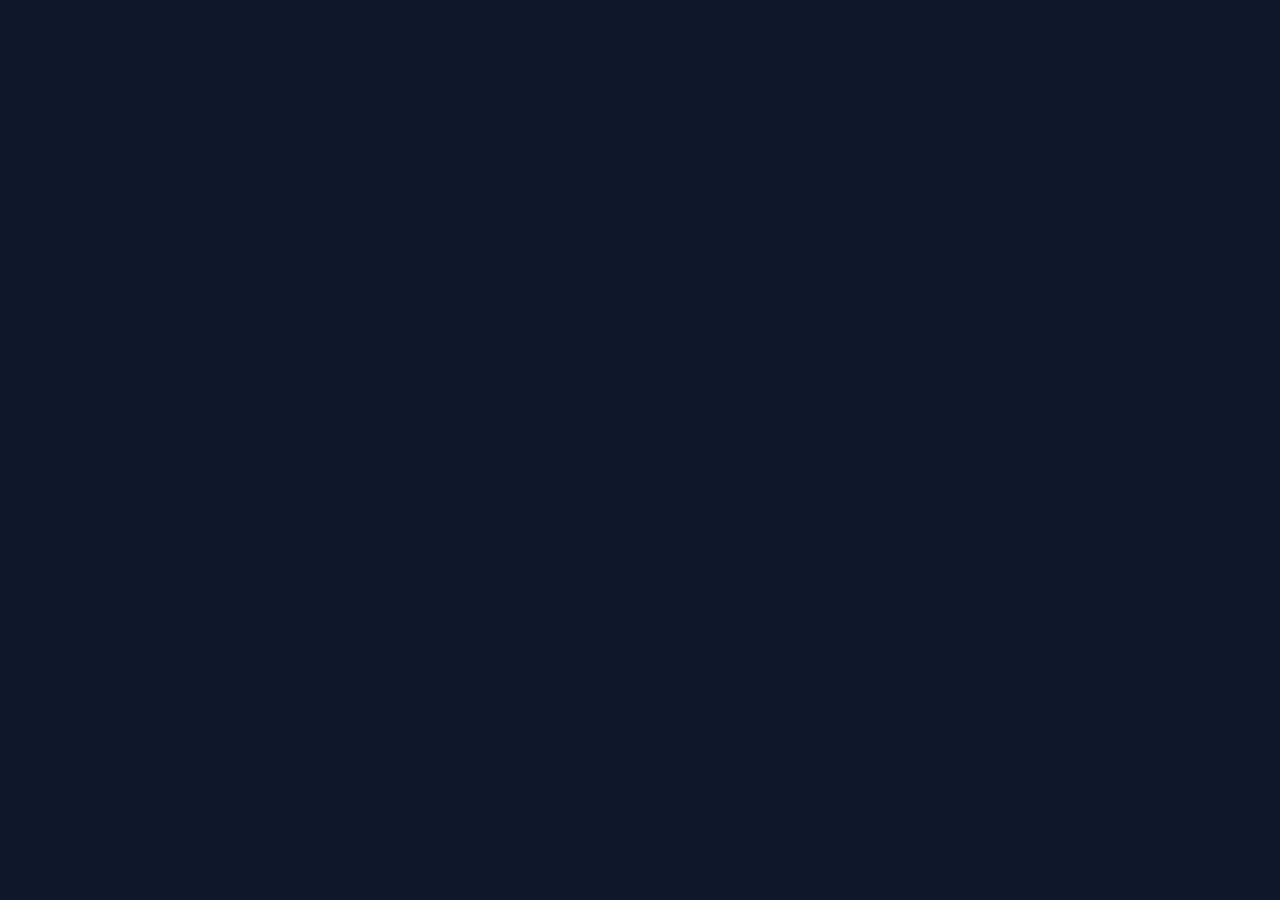
==== Tribute-Page/index.html @ 4647e1c4 "Initialize tribute page project structure" ====
<!DOCTYPE html>
<html lang="en">
<head>
    <meta charset="UTF-8">
    <meta name="viewport" content="width=device-width, initial-scale=1.0">
    <title>Tribute Page - APJ Abdul Kalam</title>
    <link rel="stylesheet" href="style.css">
</head>
<body>

</body>
</html>
---- Tribute-Page/style.css ----
*{
    margin: 0;
    padding: 0;
    box-sizing: border-box;
}

body{
    font-family: Arial, sans-serif;
    background-color: #0f172a;
    color: white;
}
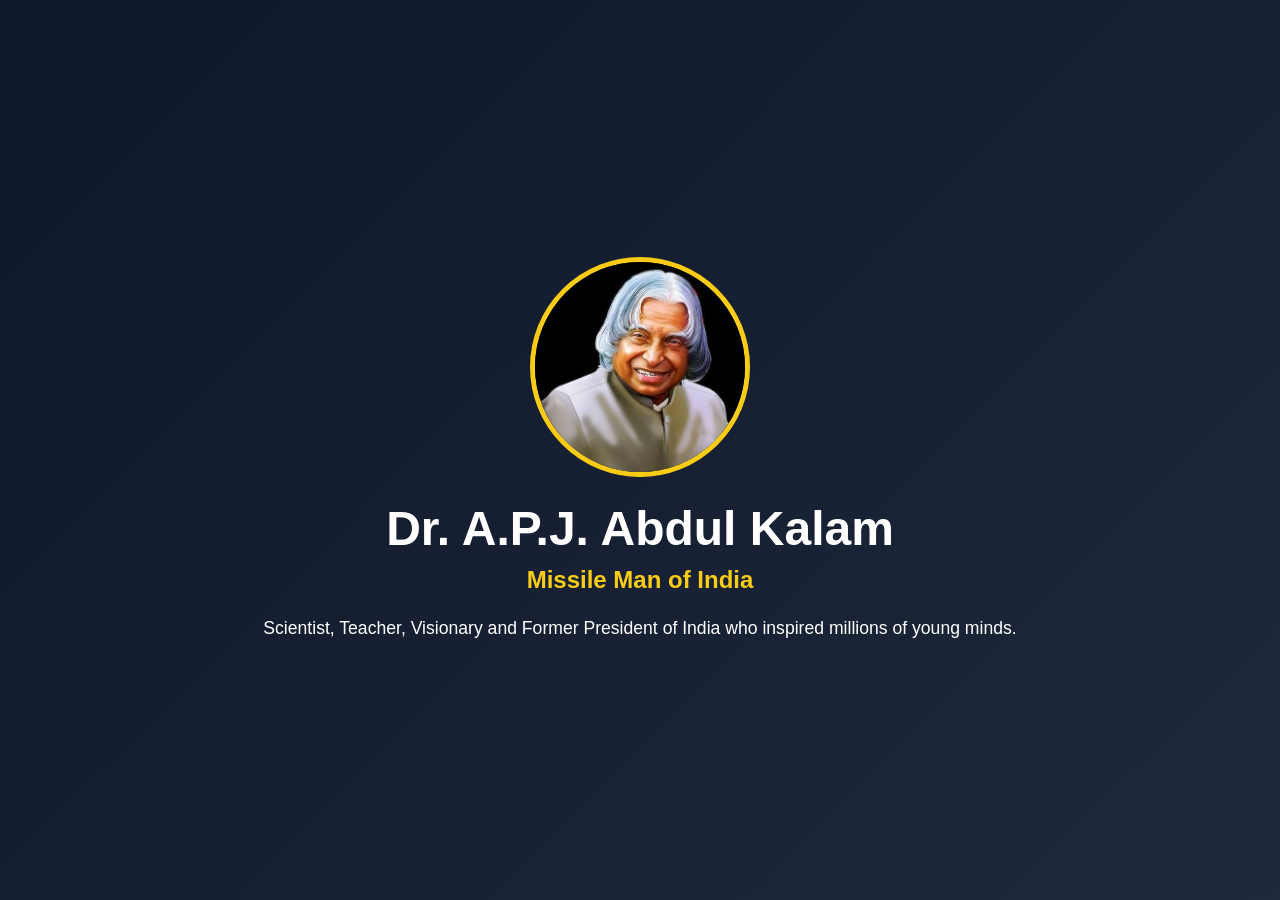
==== commit 120405ae: "Add hero section for tribute page" ====
--- a/Tribute-Page/index.html
+++ b/Tribute-Page/index.html
@@ -7,6 +7,20 @@
     <link rel="stylesheet" href="style.css">
 </head>
 <body>
+<section class="hero">
+    <div class="hero-content">
 
+        <img src="images/kalam.jpeg" alt="APJ Abdul Kalam" class="hero-image">
+
+        <h1>Dr. A.P.J. Abdul Kalam</h1>
+
+        <h2>Missile Man of India</h2>
+
+        <p>
+            Scientist, Teacher, Visionary and Former President of India who inspired millions of young minds.
+        </p>
+
+    </div>
+</section>
 </body>
 </html>
--- a/Tribute-Page/style.css
+++ b/Tribute-Page/style.css
@@ -8,4 +8,42 @@
     font-family: Arial, sans-serif;
     background-color: #0f172a;
     color: white;
+}
+
+.hero{
+    min-height: 100vh;
+    display: flex;
+    justify-content: center;
+    align-items: center;
+    text-align: center;
+    padding: 40px;
+    background: linear-gradient(135deg,#0f172a,#1e293b);
+}
+
+.hero-content{
+    max-width: 800px;
+}
+
+.hero-image{
+    width: 220px;
+    height: 220px;
+    object-fit: cover;
+    border-radius: 50%;
+    border: 5px solid #facc15;
+    margin-bottom: 20px;
+}
+
+.hero h1{
+    font-size: 3rem;
+    margin-bottom: 10px;
+}
+
+.hero h2{
+    color: #facc15;
+    margin-bottom: 20px;
+}
+
+.hero p{
+    font-size: 1.1rem;
+    line-height: 1.7;
 }
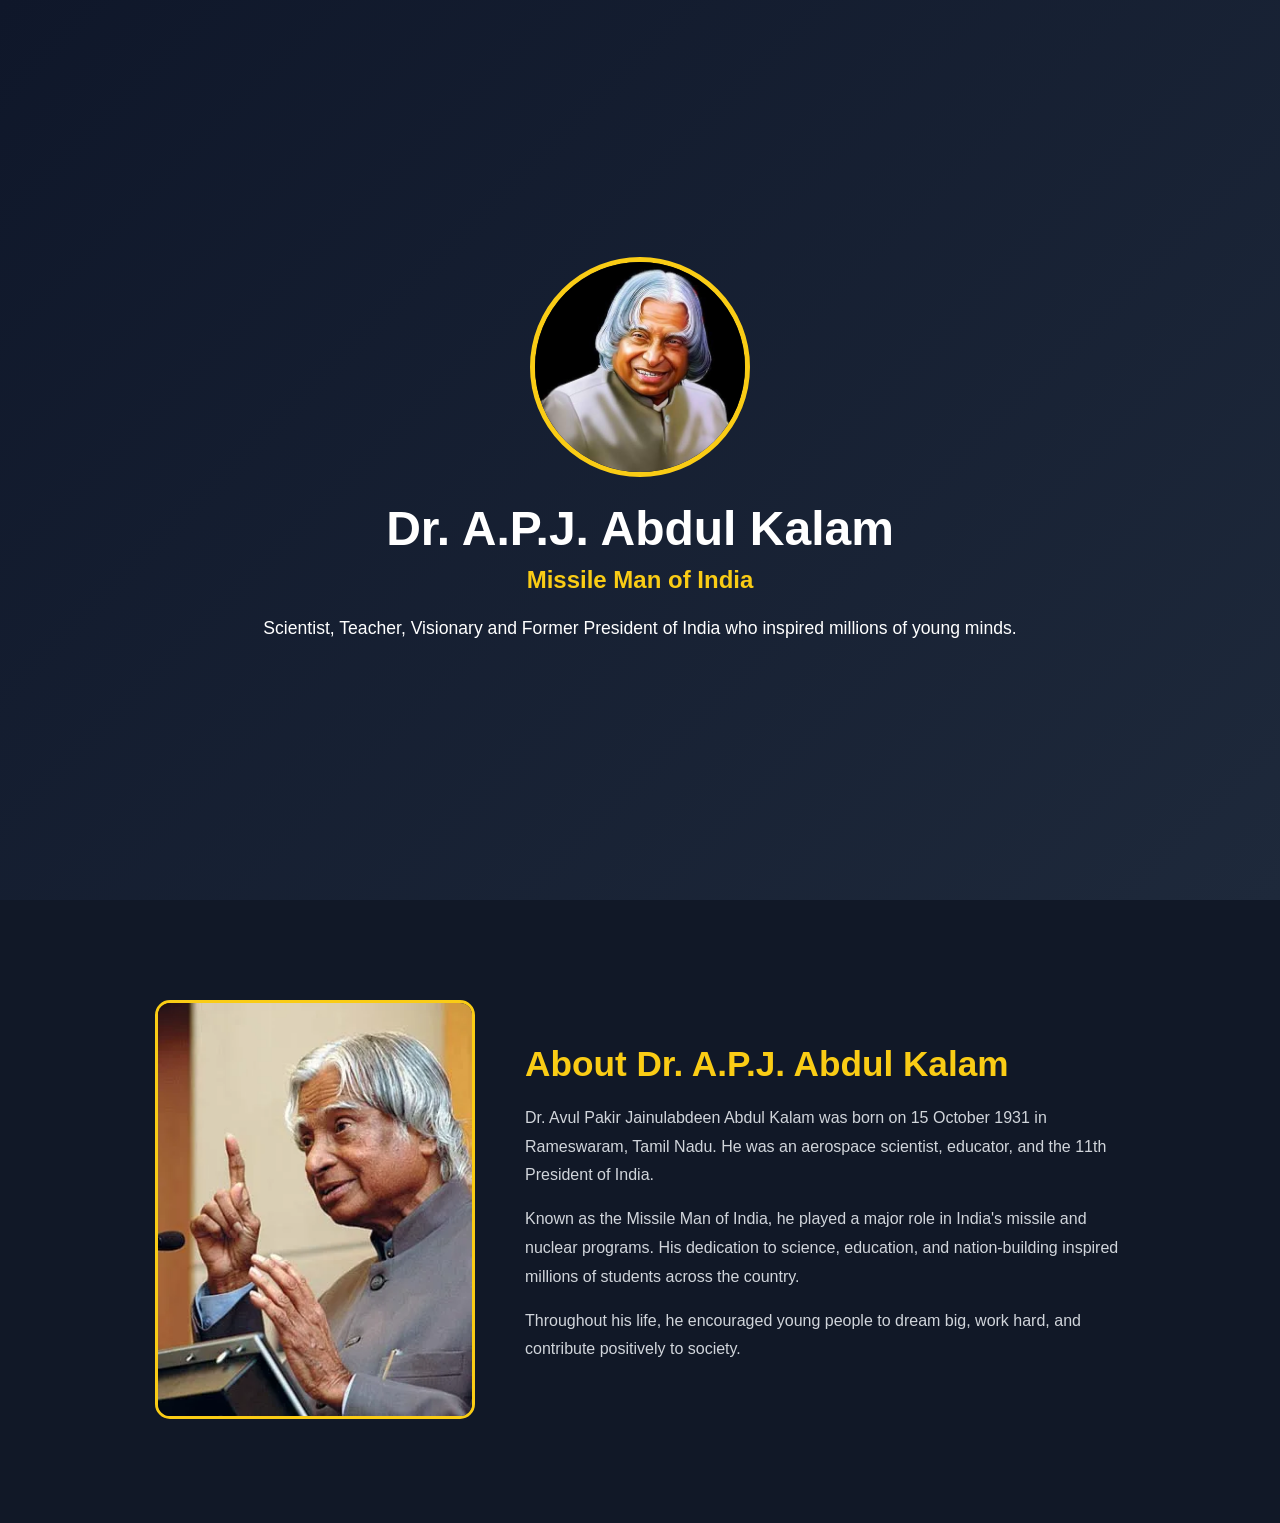
==== commit 2faba059: "Create biography section" ====
--- a/Tribute-Page/index.html
+++ b/Tribute-Page/index.html
@@ -22,5 +22,30 @@
 
     </div>
 </section>
+
+<section class="about">
+    <div class="about-container">
+        
+        <div class="about-image">
+            <img src="images/apj.webp" alt="APJ Abdul Kalam">
+        </div>
+
+        <div class="about-content">
+            <h2>About Dr. A.P.J. Abdul Kalam</h2>
+            <p>
+                Dr. Avul Pakir Jainulabdeen Abdul Kalam was born on 15 October 1931 in Rameswaram, Tamil Nadu. He was an aerospace scientist, educator, and the 11th President of India.
+            </p>
+
+            <p>
+                 Known as the Missile Man of India, he played a major role in India's missile and nuclear programs. His dedication to science, education, and nation-building inspired millions of students across the country.
+            </p>
+
+            <p>
+                Throughout his life, he encouraged young people to dream big, work hard, and contribute positively to society.
+            </p>
+
+        </div>
+    </div>
+</section>
 </body>
 </html>
--- a/Tribute-Page/style.css
+++ b/Tribute-Page/style.css
@@ -46,4 +46,39 @@
 .hero p{
     font-size: 1.1rem;
     line-height: 1.7;
+}
+
+.about{
+    padding: 100px 10%;
+    background-color: #111827;
+}
+
+.about-container{
+    display: flex;
+    align-items: center;
+    justify-content: center;
+    gap: 50px;
+    flex-wrap: wrap;
+}
+
+.about-image img{
+    width: 320px;
+    border-radius: 15px;
+    border: 3px solid #facc15;
+}
+
+.about-content{
+    max-width: 600px;
+}
+
+.about-content h2{
+    font-size: 2.2rem;
+    color: #facc15;
+    margin-bottom: 20px;
+}
+
+.about-content p{
+    margin-bottom: 15px;
+    line-height: 1.8;
+    color: #d1d5db;
 }
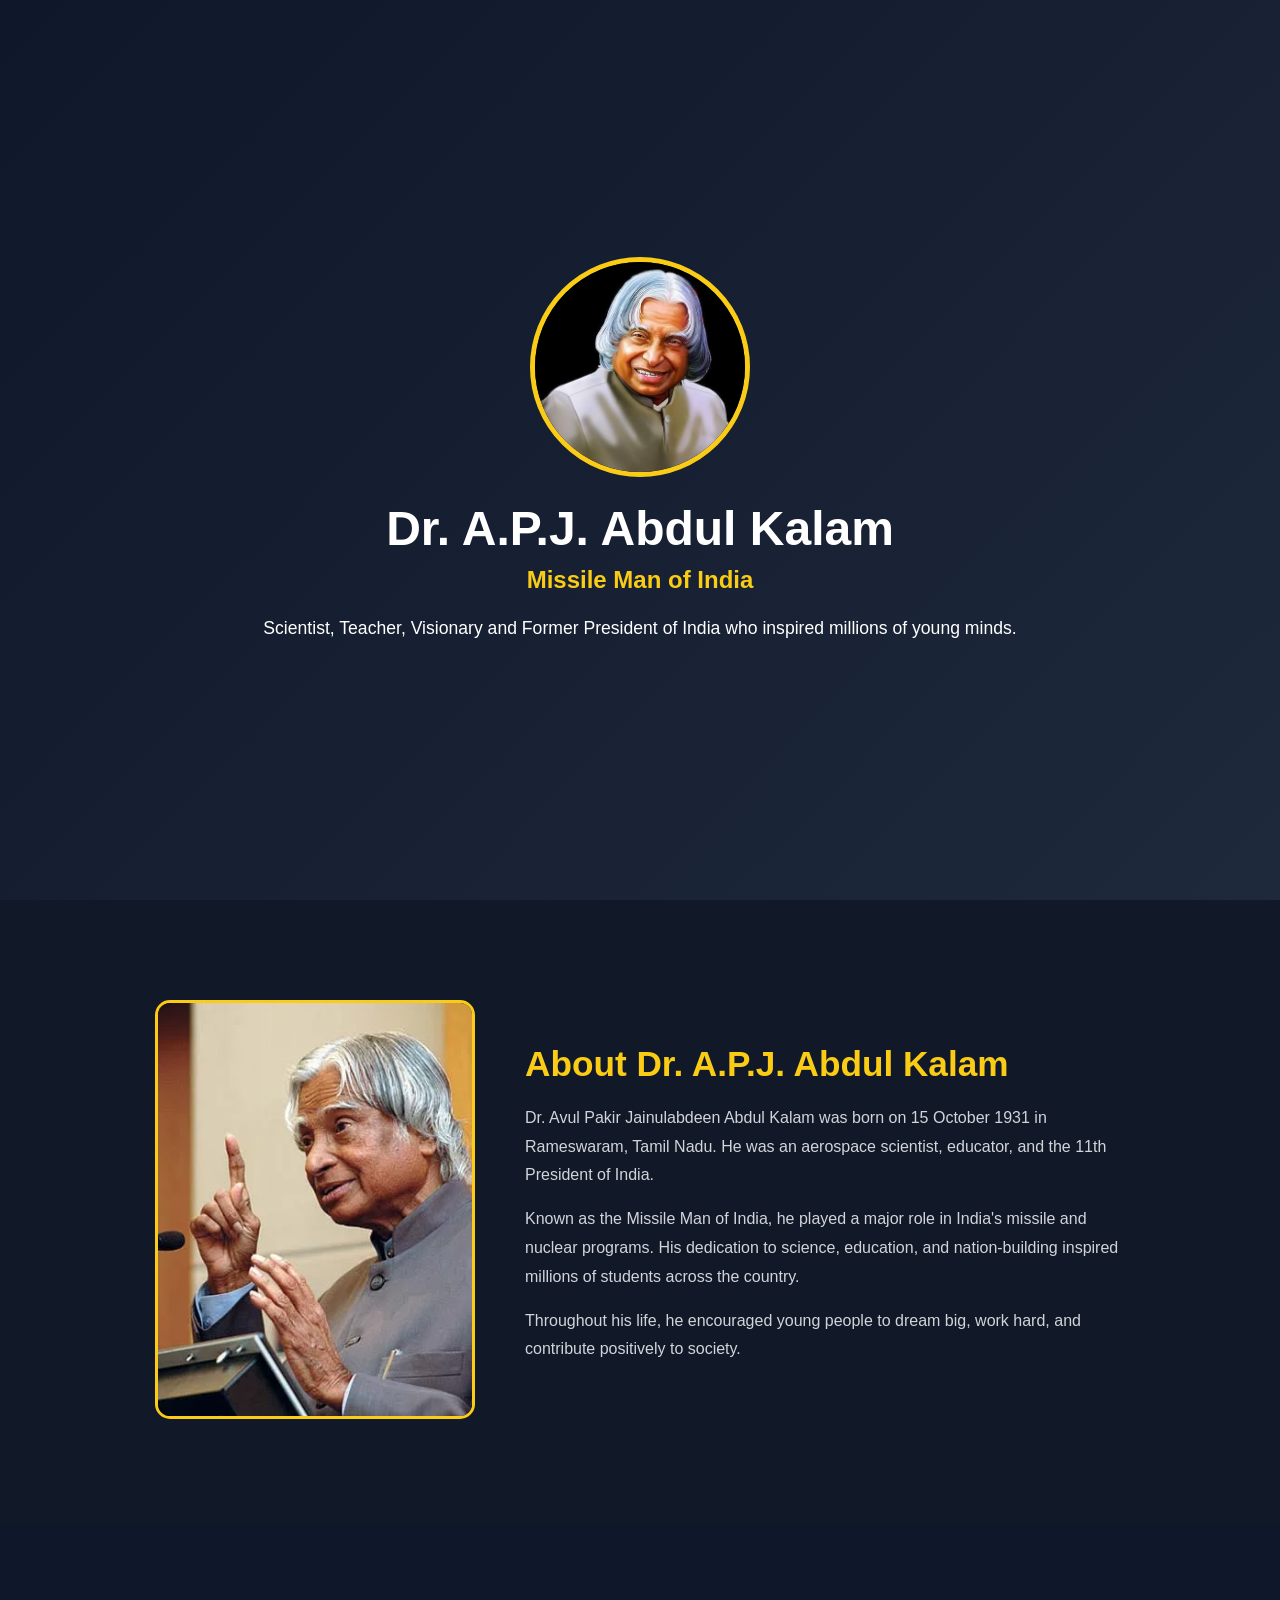
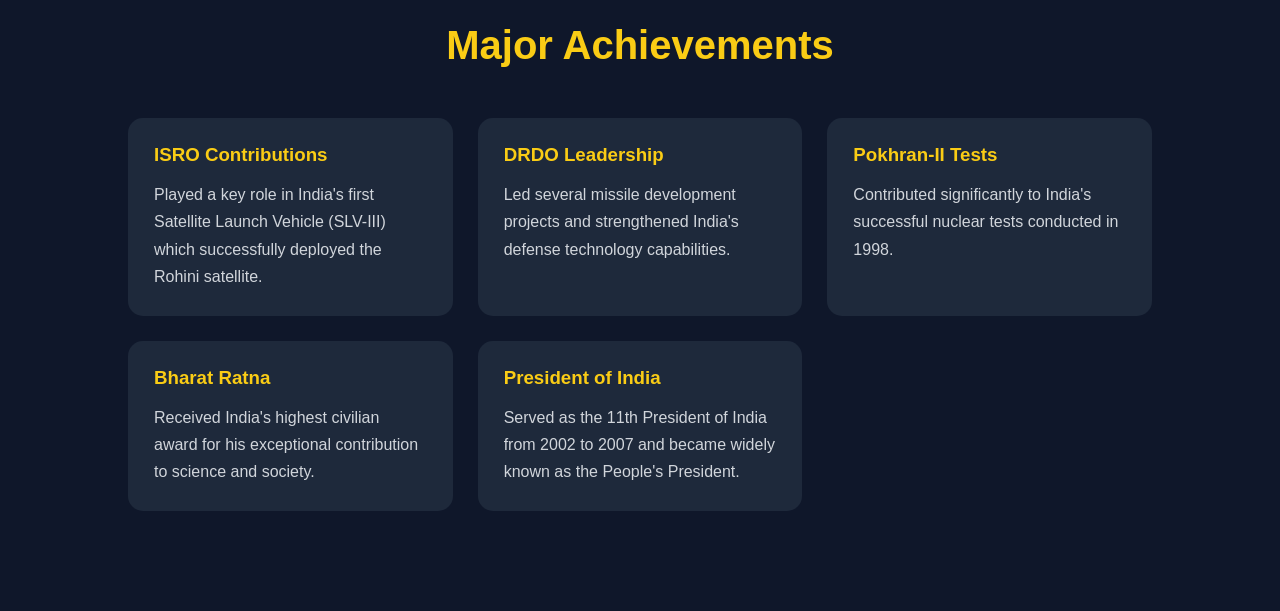
==== commit 539470bf: "Added achievements section to tribute page" ====
--- a/Tribute-Page/index.html
+++ b/Tribute-Page/index.html
@@ -47,5 +47,56 @@
         </div>
     </div>
 </section>
+
+<section class="achievements">
+
+    <h2 class="section-title">Major Achievements</h2>
+
+    <div class="achievement-grid">
+
+        <div class="achievement-card">
+            <h3>ISRO Contributions</h3>
+            <p>
+                Played a key role in India's first Satellite Launch Vehicle
+                (SLV-III) which successfully deployed the Rohini satellite.
+            </p>
+        </div>
+
+        <div class="achievement-card">
+            <h3>DRDO Leadership</h3>
+            <p>
+                Led several missile development projects and strengthened
+                India's defense technology capabilities.
+            </p>
+        </div>
+
+        <div class="achievement-card">
+            <h3>Pokhran-II Tests</h3>
+            <p>
+                Contributed significantly to India's successful nuclear tests
+                conducted in 1998.
+            </p>
+        </div>
+
+        <div class="achievement-card">
+            <h3>Bharat Ratna</h3>
+            <p>
+                Received India's highest civilian award for his exceptional
+                contribution to science and society.
+            </p>
+        </div>
+
+        <div class="achievement-card">
+            <h3>President of India</h3>
+            <p>
+                Served as the 11th President of India from 2002 to 2007 and
+                became widely known as the People's President.
+            </p>
+        </div>
+
+    </div>
+
+</section>
+
 </body>
 </html>
--- a/Tribute-Page/style.css
+++ b/Tribute-Page/style.css
@@ -81,4 +81,45 @@
     margin-bottom: 15px;
     line-height: 1.8;
     color: #d1d5db;
+}
+
+.achievements{
+    padding: 100px 10%;
+    background-color: #0f172a;
+}
+
+.section-title{
+    text-align: center;
+    font-size: 2.5rem;
+    color: #facc15;
+    margin-bottom: 50px;
+}
+
+.achievement-grid{
+    display: grid;
+    grid-template-columns: repeat(auto-fit,minmax(250px,1fr));
+    gap: 25px;
+}
+
+.achievement-card{
+    background-color: #1e293b;
+    padding: 25px;
+    border-radius: 15px;
+    transition: 0.3s;
+    border: 1px solid transparent;
+}
+
+.achievement-card:hover{
+    transform: translateY(-8px);
+    border-color: #facc15;
+}
+
+.achievement-card h3{
+    color: #facc15;
+    margin-bottom: 15px;
+}
+
+.achievement-card p{
+    color: #d1d5db;
+    line-height: 1.7;
 }
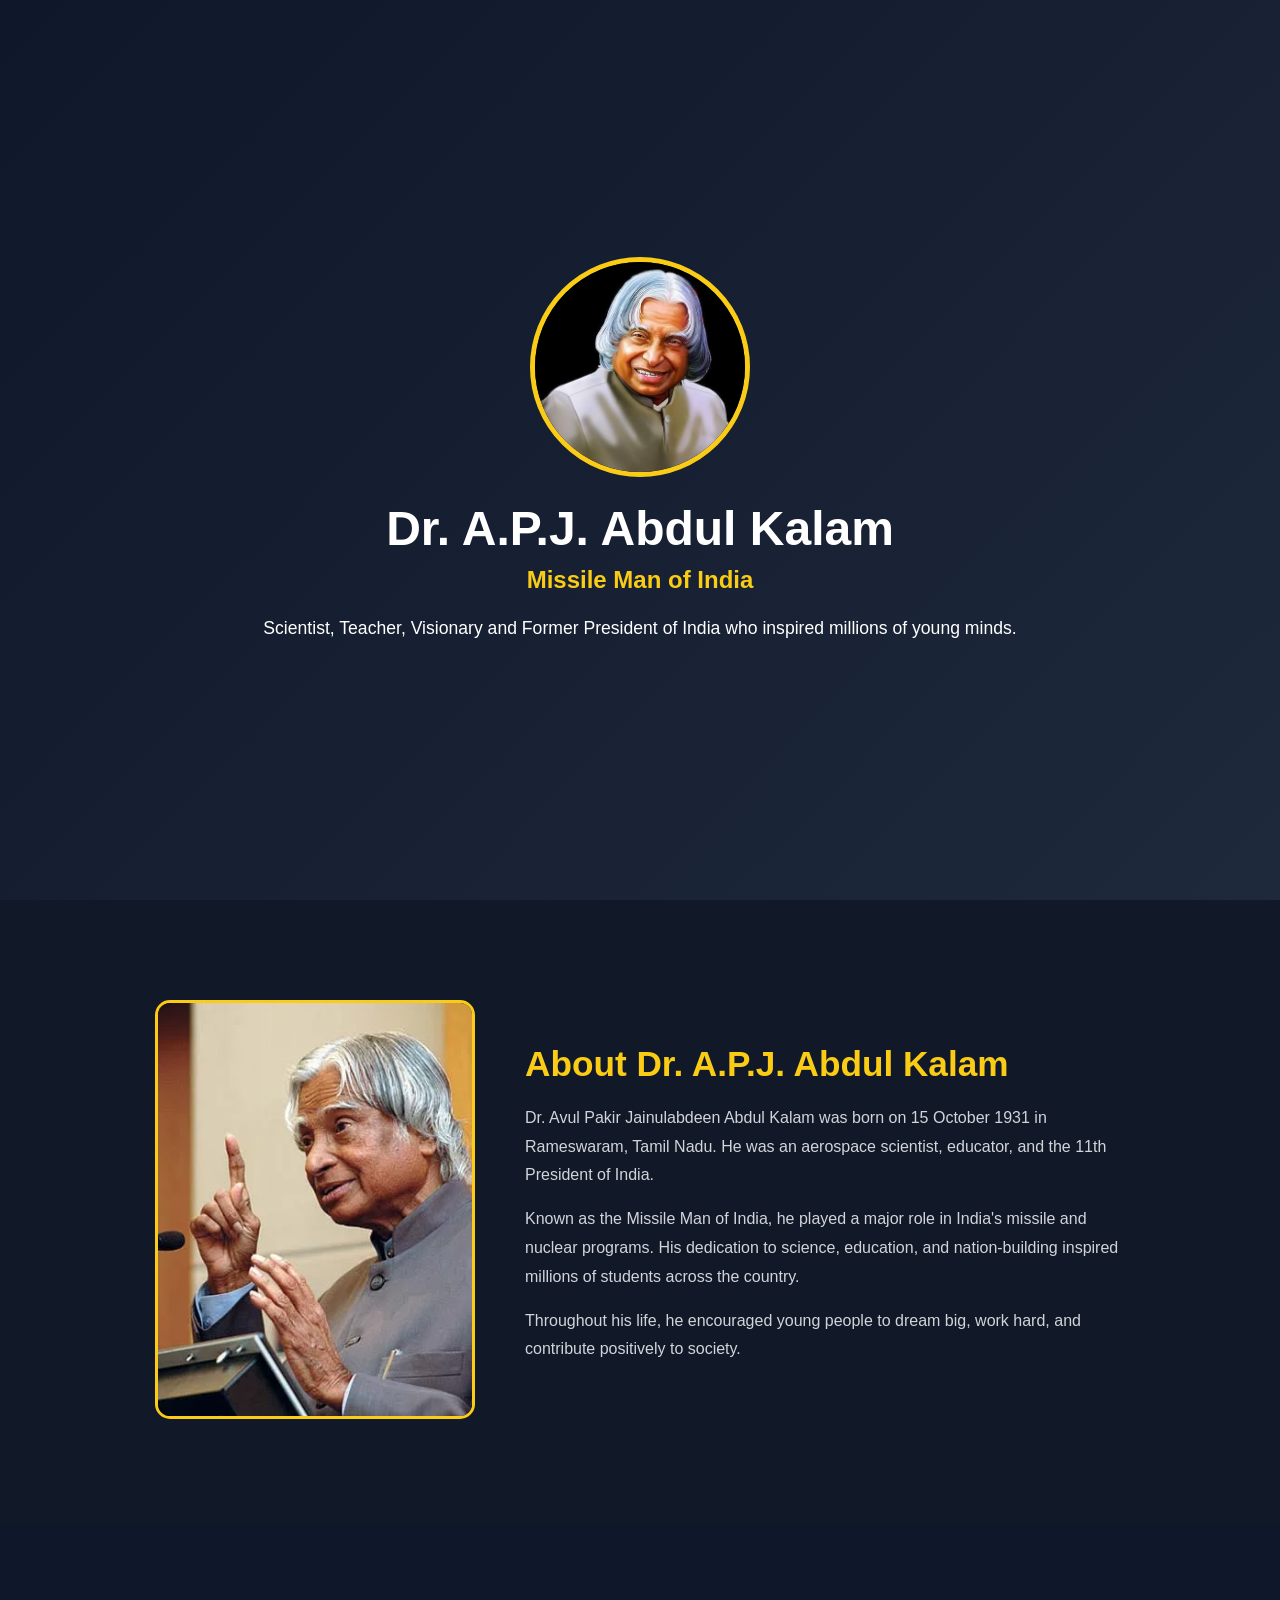
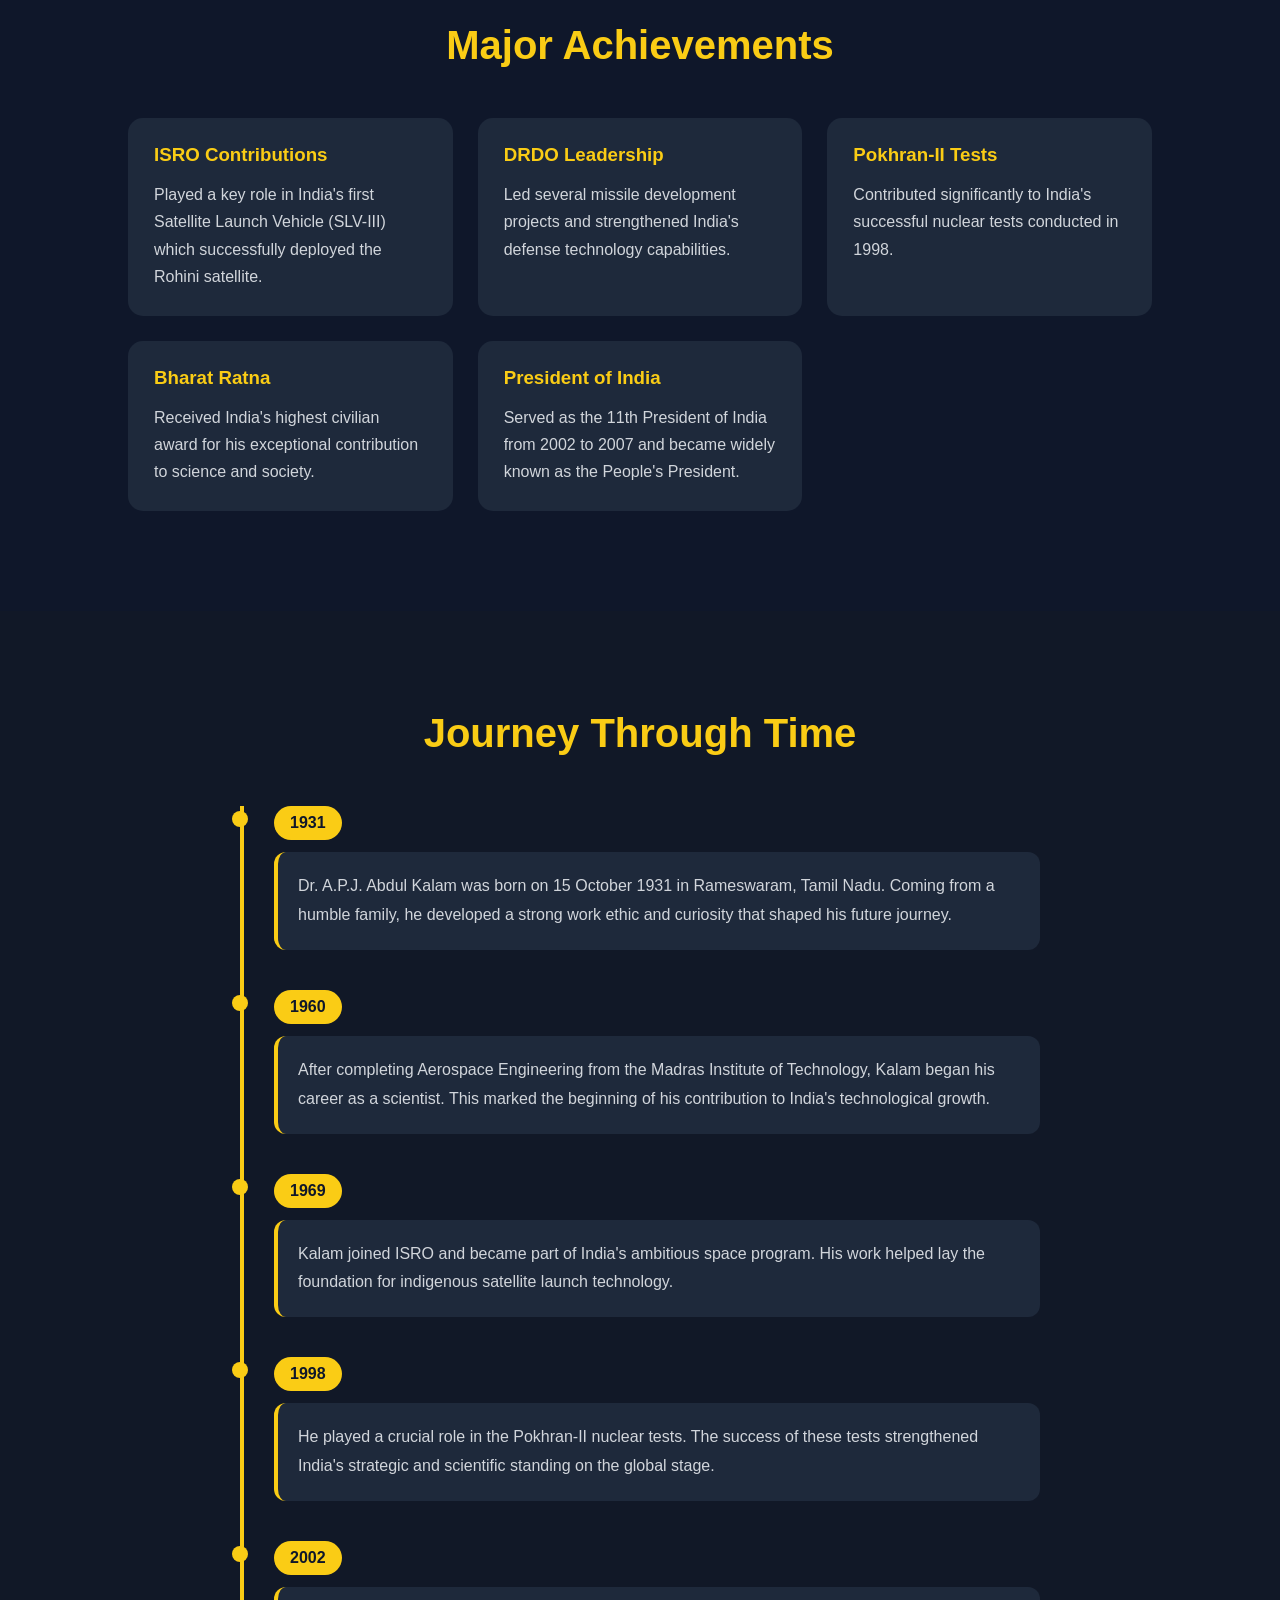
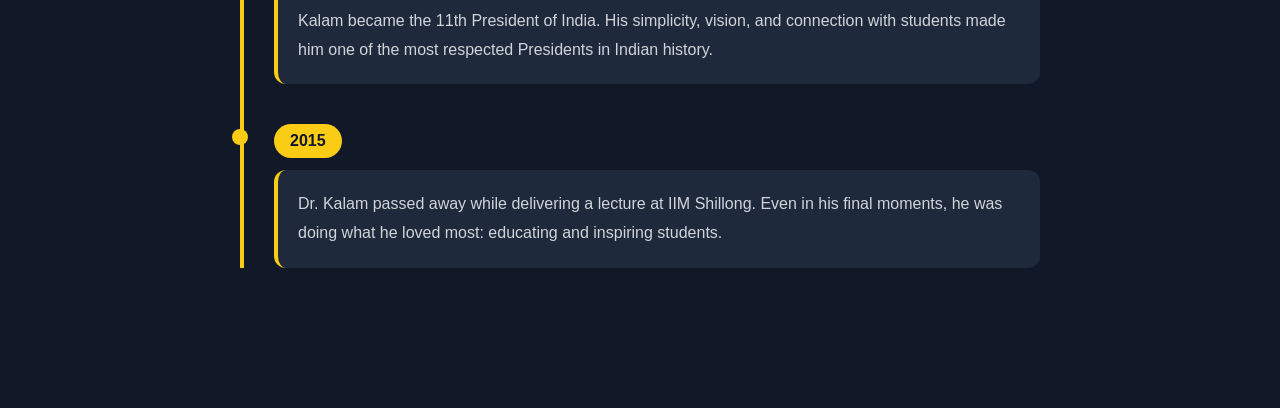
==== commit 14cc9604: "Timeleine added into the tribute page" ====
--- a/Tribute-Page/index.html
+++ b/Tribute-Page/index.html
@@ -98,5 +98,57 @@
 
 </section>
 
+<section class="timeline">
+
+    <h2 class="section-title">Journey Through Time</h2>
+
+    <div class="timeline-container">
+
+        <div class="timeline-item">
+            <div class="timeline-year">1931</div>
+            <div class="timeline-content">
+        Dr. A.P.J. Abdul Kalam was born on 15 October 1931 in Rameswaram, Tamil Nadu. Coming from a humble family, he developed a strong work ethic and curiosity that shaped his future journey.
+            </div>
+        </div>
+
+        <div class="timeline-item">
+            <div class="timeline-year">1960</div>
+            <div class="timeline-content">
+        After completing Aerospace Engineering from the Madras Institute of Technology, Kalam began his career as a scientist. This marked the beginning of his contribution to India's technological growth.
+            </div>
+        </div>
+
+        <div class="timeline-item">
+            <div class="timeline-year">1969</div>
+            <div class="timeline-content">
+        Kalam joined ISRO and became part of India's ambitious space program. His work helped lay the foundation for indigenous satellite launch technology.
+            </div>
+         </div>
+
+         <div class="timeline-item">
+            <div class="timeline-year">1998</div>
+            <div class="timeline-content">
+        He played a crucial role in the Pokhran-II nuclear tests. The success of these tests strengthened India's strategic and scientific standing on the global stage.
+            </div>
+        </div>
+
+        <div class="timeline-item">
+            <div class="timeline-year">2002</div>
+            <div class="timeline-content">
+        Kalam became the 11th President of India. His simplicity, vision, and connection with students made him one of the most respected Presidents in Indian history.
+            </div>
+        </div>
+
+        <div class="timeline-item">
+            <div class="timeline-year">2015</div>
+            <div class="timeline-content">
+        Dr. Kalam passed away while delivering a lecture at IIM Shillong. Even in his final moments, he was doing what he loved most: educating and inspiring students.
+            </div>
+        </div>
+
+
+    </div>
+</section>
+
 </body>
 </html>
--- a/Tribute-Page/style.css
+++ b/Tribute-Page/style.css
@@ -122,4 +122,56 @@
 .achievement-card p{
     color: #d1d5db;
     line-height: 1.7;
+}
+
+.timeline{
+    padding: 100px 10%;
+    background-color: #111827;
+}
+
+.timeline-container{
+    max-width: 800px;
+    margin: auto;
+    border-left: 4px solid #facc15;
+    padding-left: 30px;
+}
+
+.timeline-item{
+    position: relative;
+    margin-bottom: 40px;
+}
+
+.timeline-item::before{
+    content: "";
+    position: absolute;
+    left: -42px;
+    top: 5px;
+    width: 16px;
+    height: 16px;
+    background-color:#facc15;
+    border-radius: 50%;
+}
+
+.timeline-year{
+    display:inline-block;
+    background:#facc15;
+    color:#0f172a;
+    padding:8px 16px;
+    border-radius:20px;
+    font-weight:bold;
+    margin-bottom:12px;
+}
+
+.timeline-content{
+    background:#1e293b;
+    padding:20px;
+    border-radius:12px;
+    border-left:4px solid #facc15;
+    line-height:1.8;
+    color:#d1d5db;
+    transition:0.3s;
+}
+
+.timeline-content:hover{
+    transform:translateX(8px);
 }
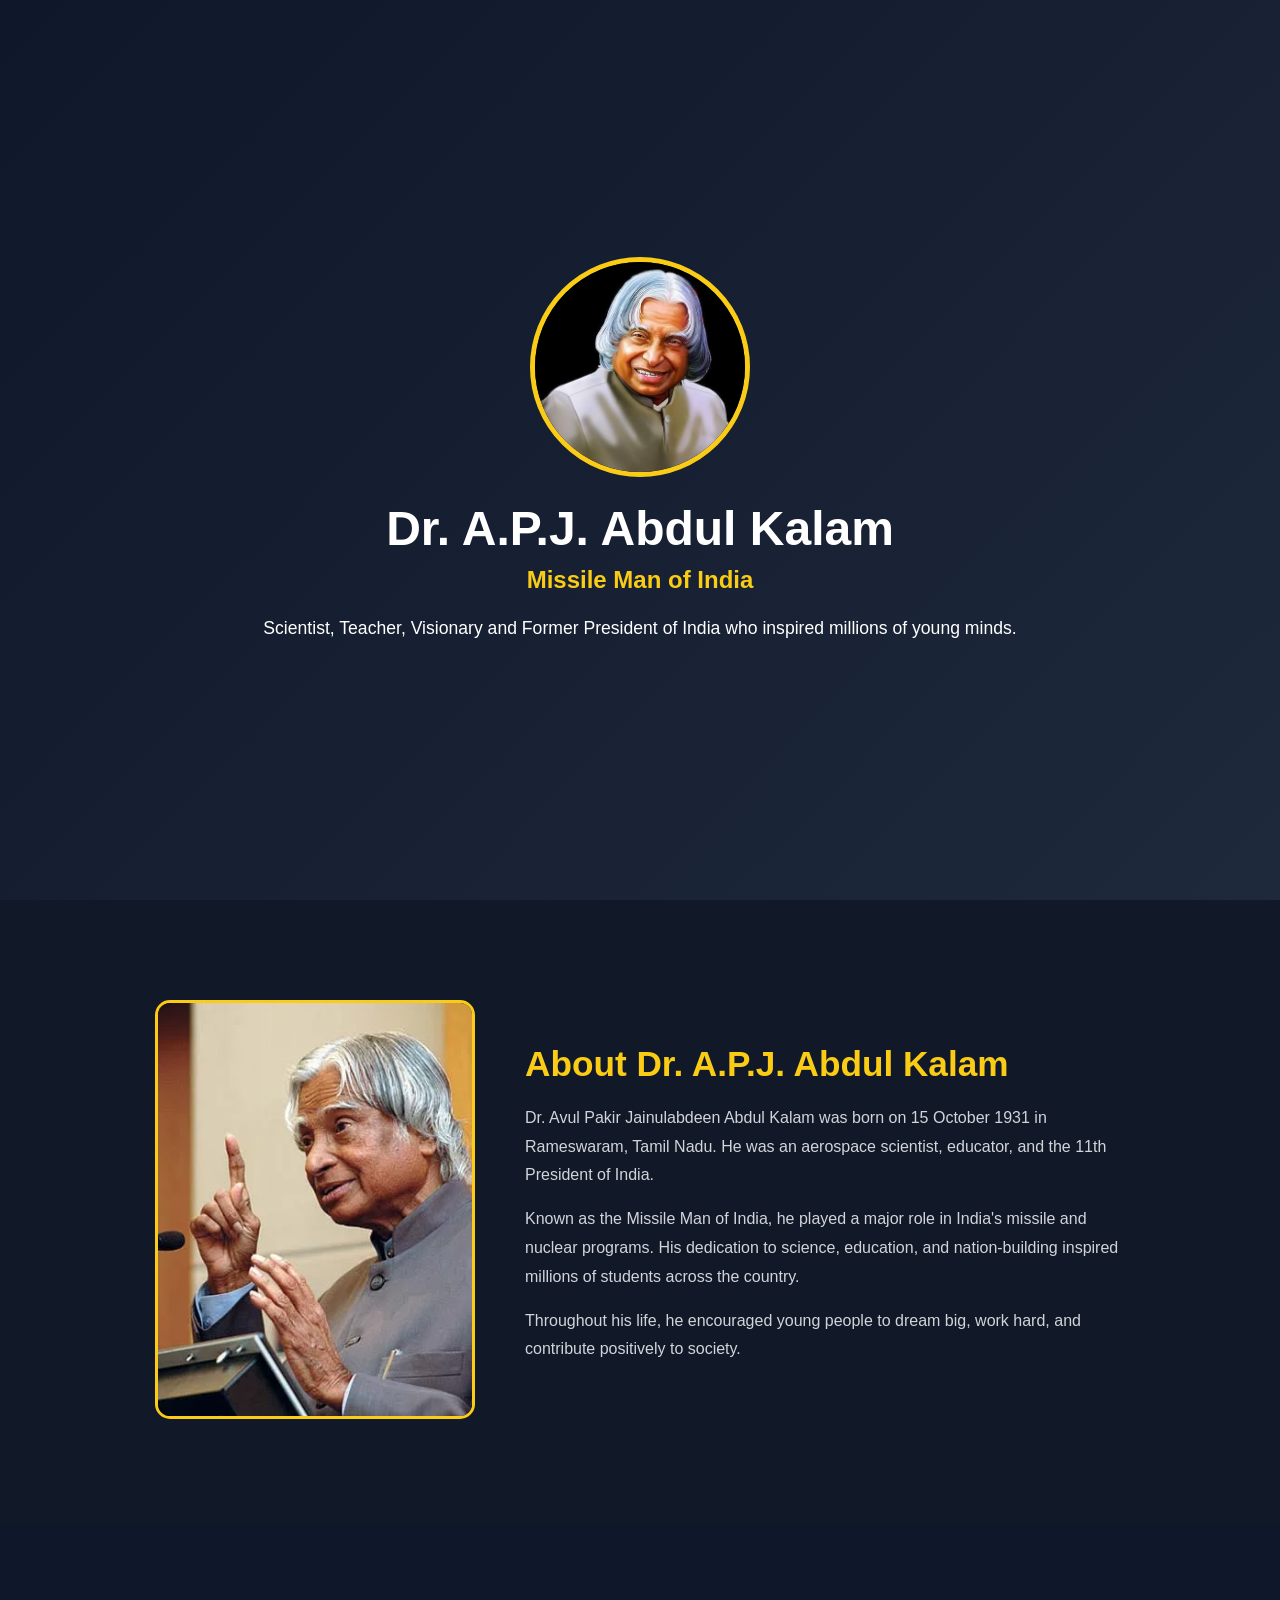
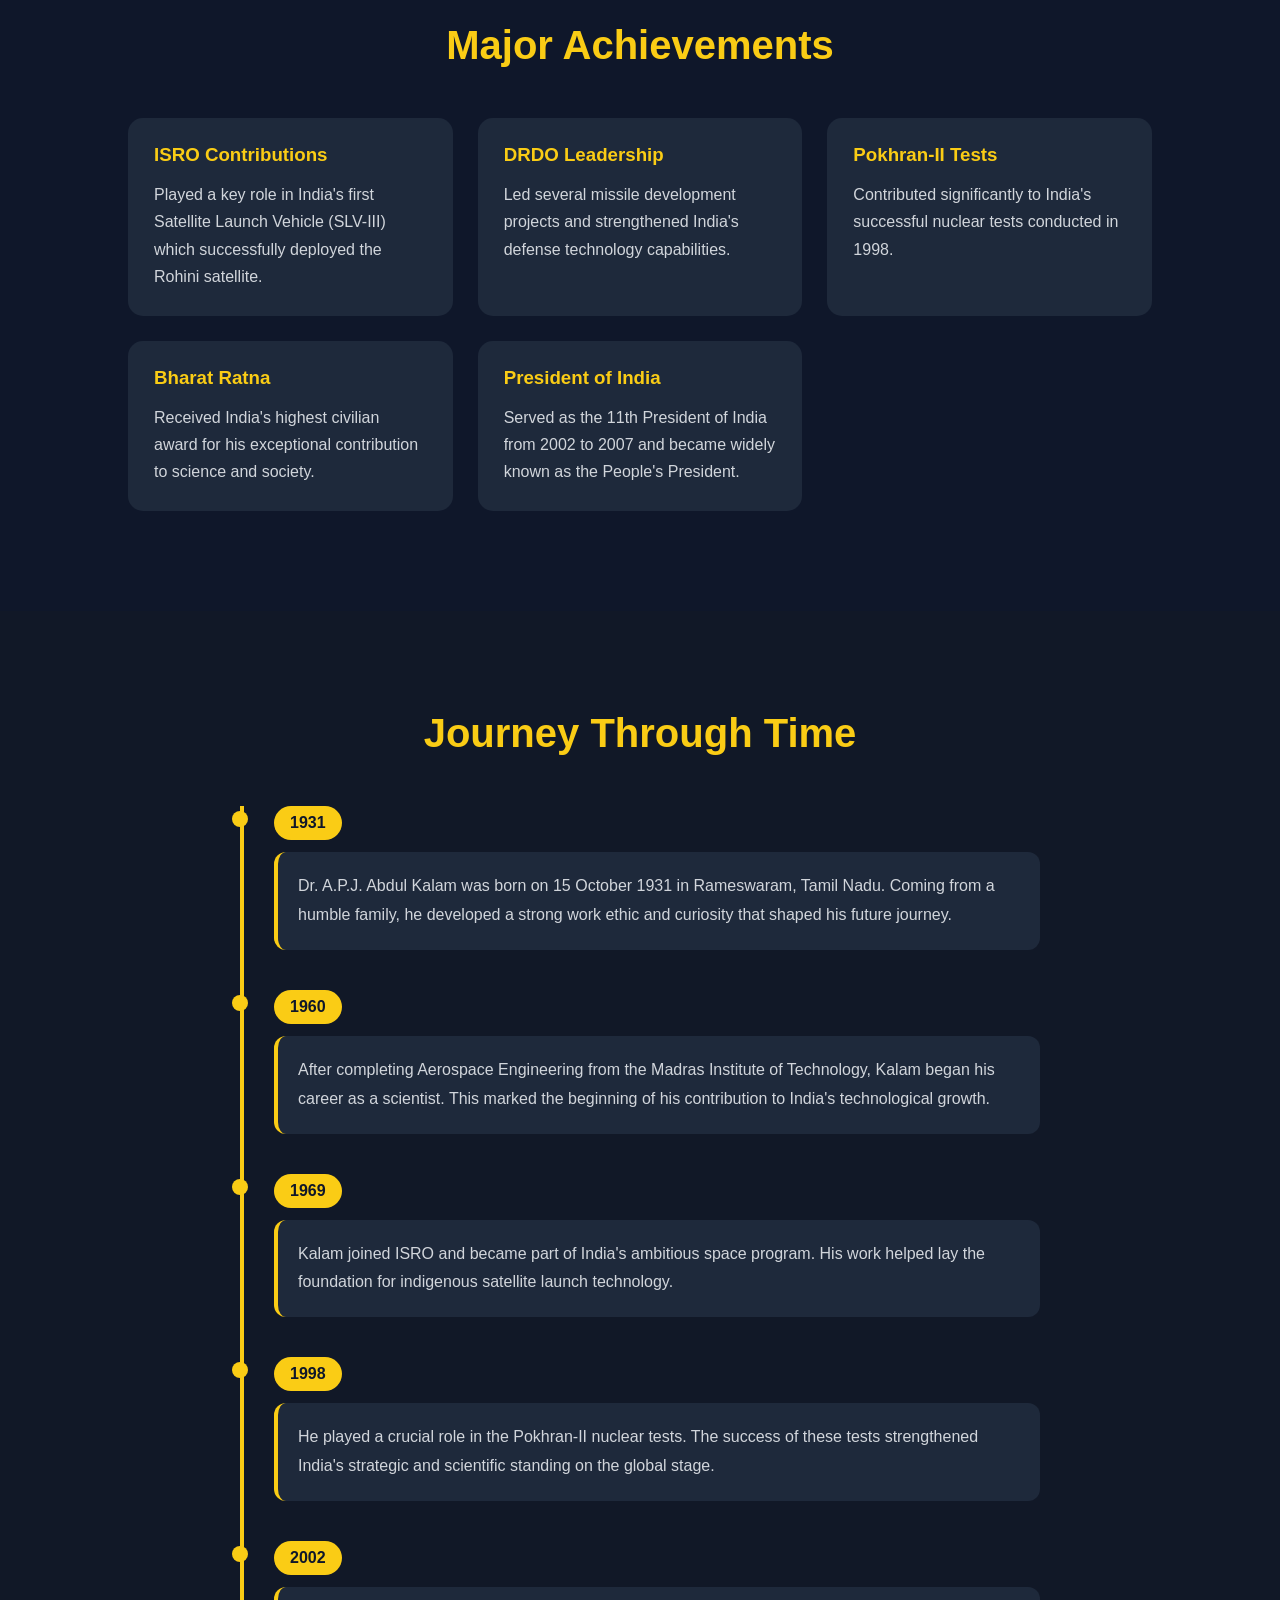
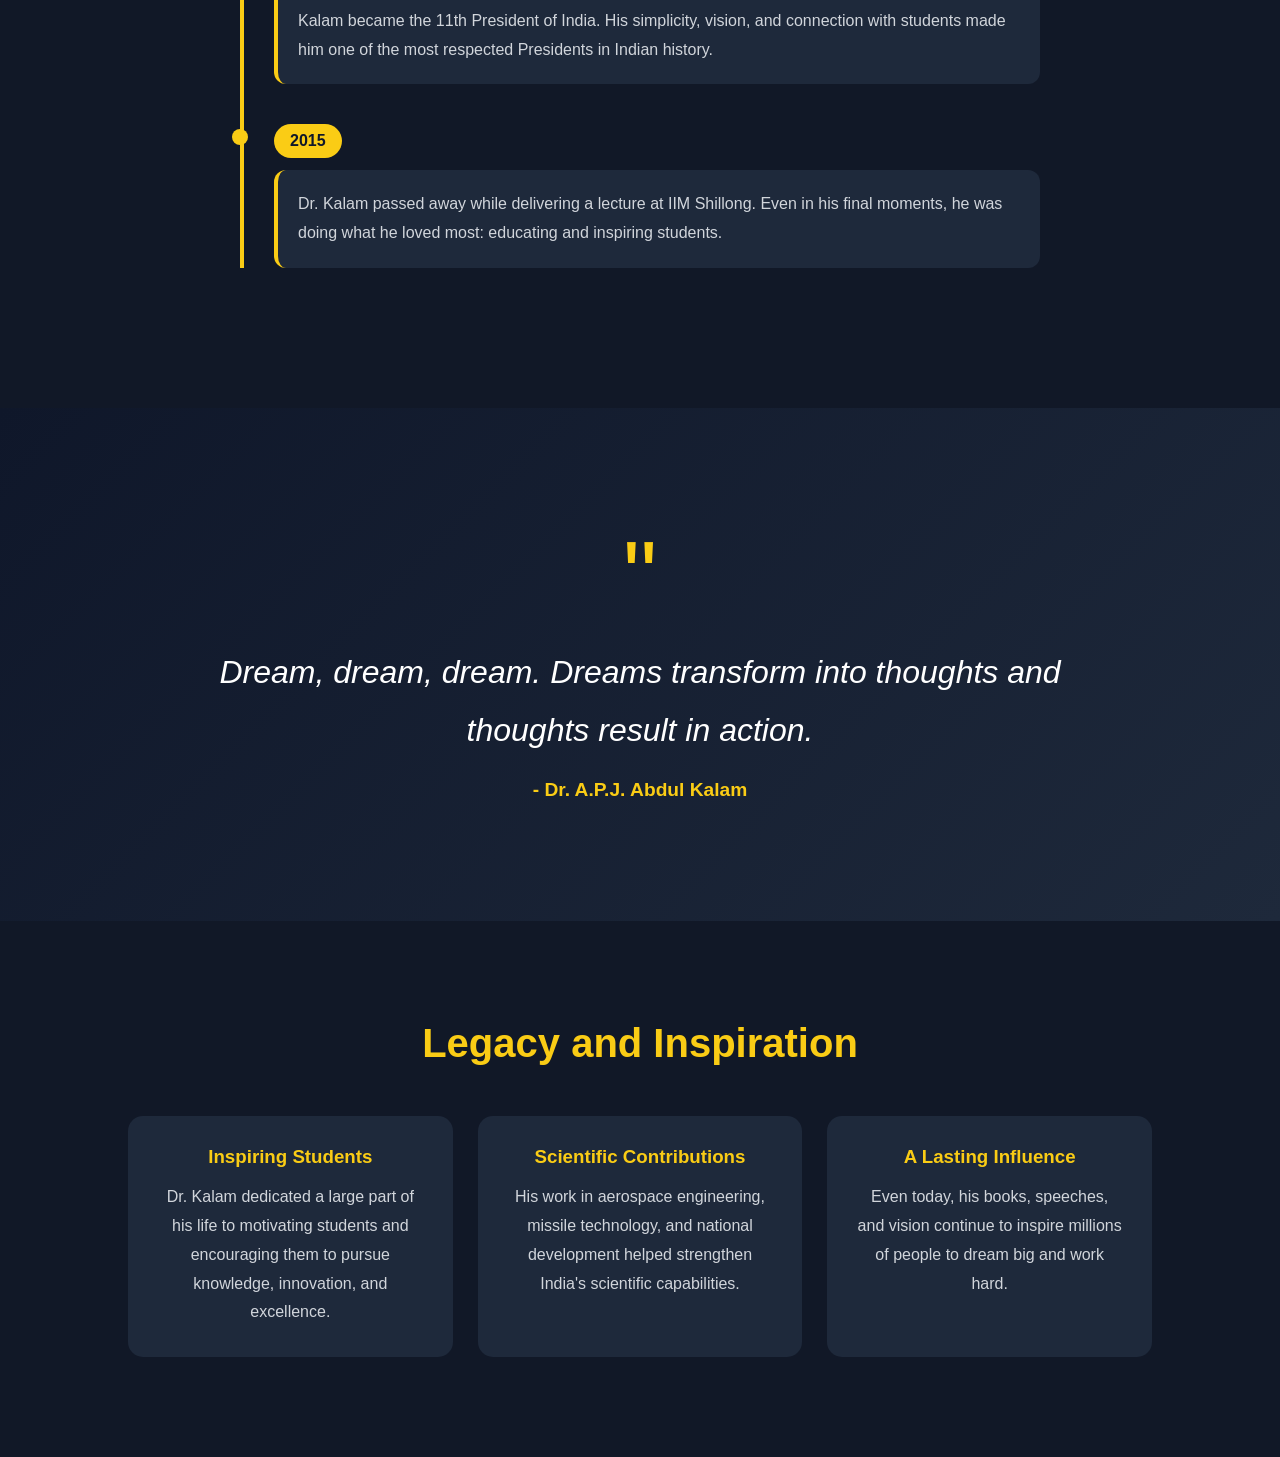
==== commit 4b07892f: "Added quote and legacy sections" ====
--- a/Tribute-Page/index.html
+++ b/Tribute-Page/index.html
@@ -150,5 +150,57 @@
     </div>
 </section>
 
+
+<section class="quote-section">
+
+    <div class="quote-container">
+
+        <span class="quote-mark">"</span>
+
+        <p class="quote-text">
+            Dream, dream, dream. Dreams transform into thoughts and thoughts result in action.
+        </p>
+
+        <h3 class="quote-author">
+            - Dr. A.P.J. Abdul Kalam
+        </h3>
+
+    </div>
+
+</section>
+
+<section class="legacy">
+
+    <h2 class="section-title">Legacy and Inspiration</h2>
+
+    <div class="legacy-container">
+
+        <div class="legacy-card">
+            <h3>Inspiring Students</h3>
+            <p>
+                Dr. Kalam dedicated a large part of his life to motivating students
+                and encouraging them to pursue knowledge, innovation, and excellence.
+            </p>
+        </div>
+
+        <div class="legacy-card">
+            <h3>Scientific Contributions</h3>
+            <p>
+                His work in aerospace engineering, missile technology, and national
+                development helped strengthen India's scientific capabilities.
+            </p>
+        </div>
+
+        <div class="legacy-card">
+            <h3>A Lasting Influence</h3>
+            <p>
+                Even today, his books, speeches, and vision continue to inspire
+                millions of people to dream big and work hard.
+            </p>
+        </div>
+
+    </div>
+
+</section>
 </body>
 </html>
--- a/Tribute-Page/style.css
+++ b/Tribute-Page/style.css
@@ -174,4 +174,67 @@
 
 .timeline-content:hover{
     transform:translateX(8px);
+}
+
+.quote-section{
+    padding: 120px 10%;
+    background: linear-gradient(135deg,#0f172a,#1e293b);
+    text-align: center;
+}
+
+.quote-container{
+    max-width: 900px;
+    margin: auto;
+}
+
+.quote-mark{
+    font-size: 6rem;
+    color: #facc15;
+    line-height: 1;
+}
+
+.quote-text{
+    font-size: 2rem;
+    line-height: 1.8;
+    color: white;
+    margin: 20px 0;
+    font-style: italic;
+}
+
+.quote-author{
+    color: #facc15;
+    font-size: 1.2rem;
+}
+
+.legacy{
+    padding: 100px 10%;
+    background-color: #111827;
+}
+
+.legacy-container{
+    display: grid;
+    grid-template-columns: repeat(auto-fit,minmax(250px,1fr));
+    gap: 25px;
+}
+
+.legacy-card{
+    background-color: #1e293b;
+    padding: 30px;
+    border-radius: 15px;
+    text-align: center;
+    transition: 0.3s;
+}
+
+.legacy-card:hover{
+    transform: translateY(-8px);
+}
+
+.legacy-card h3{
+    color: #facc15;
+    margin-bottom: 15px;
+}
+
+.legacy-card p{
+    color: #d1d5db;
+    line-height: 1.8;
 }
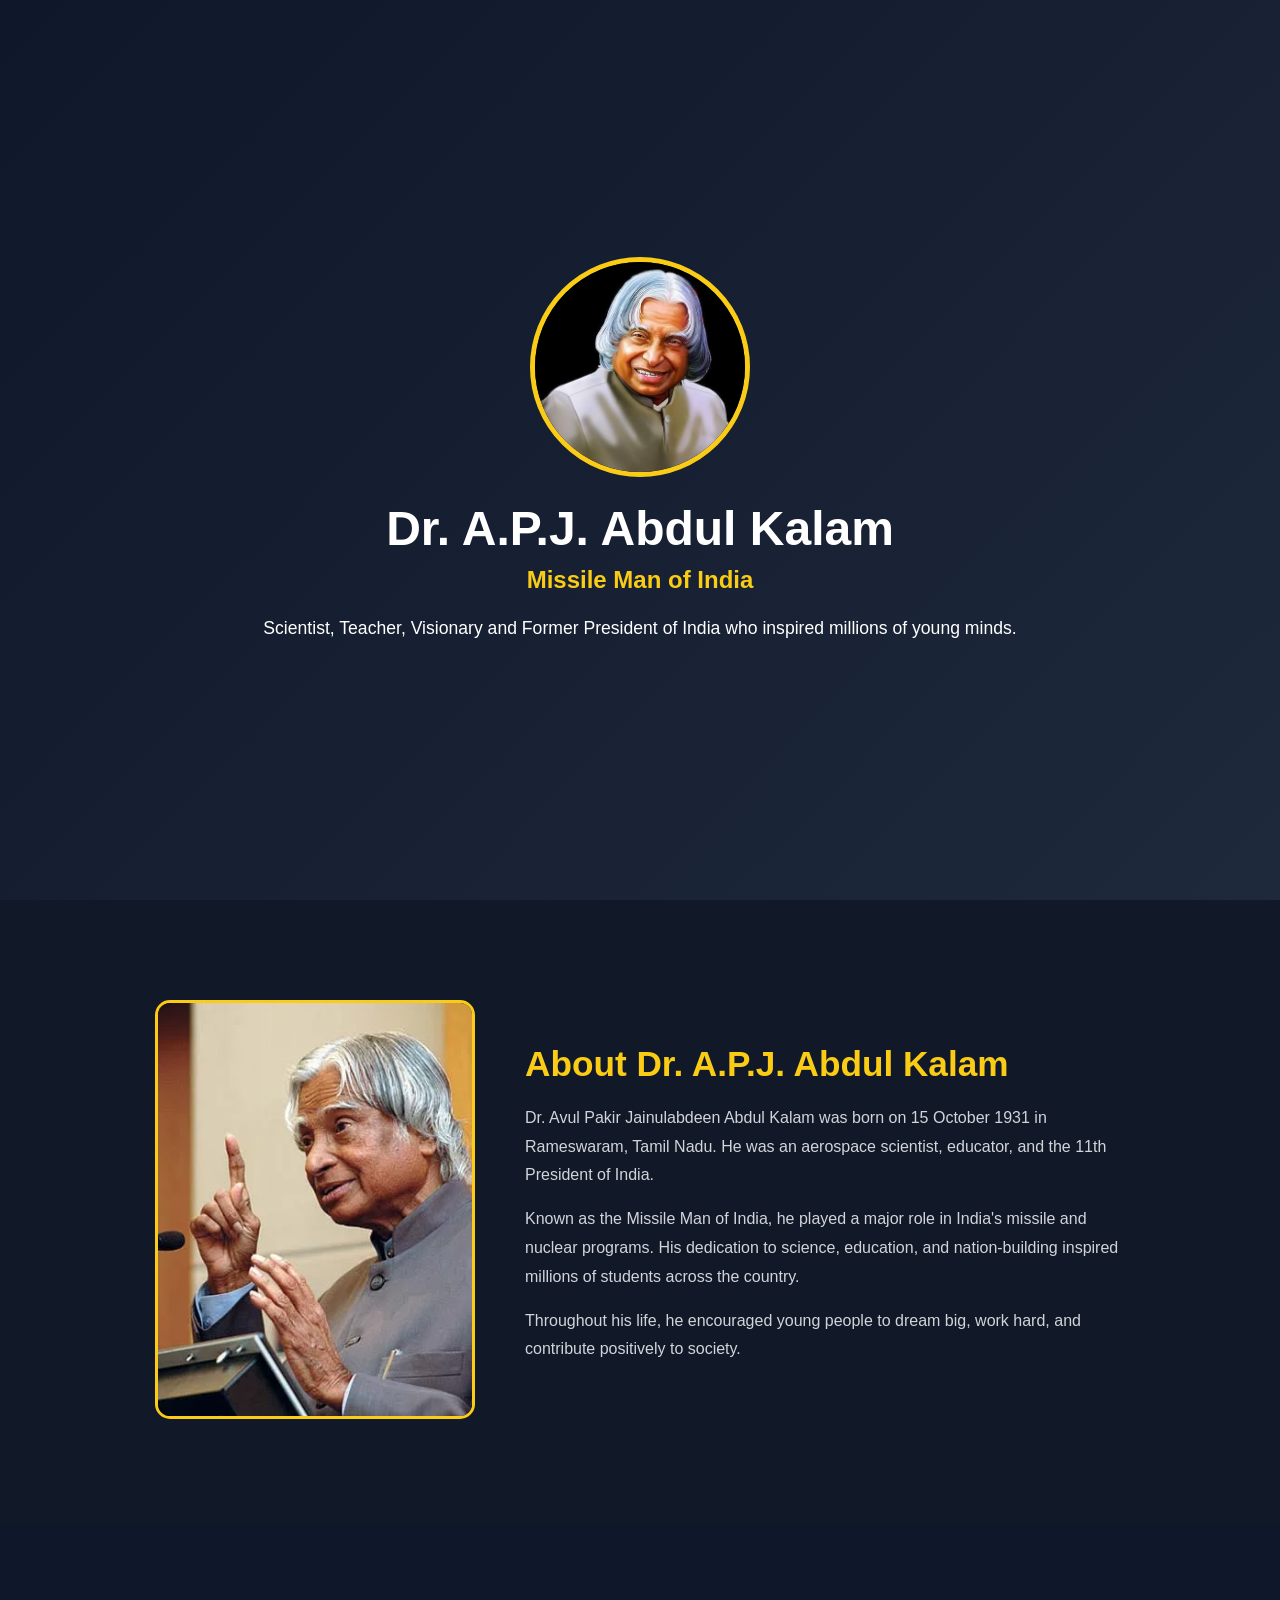
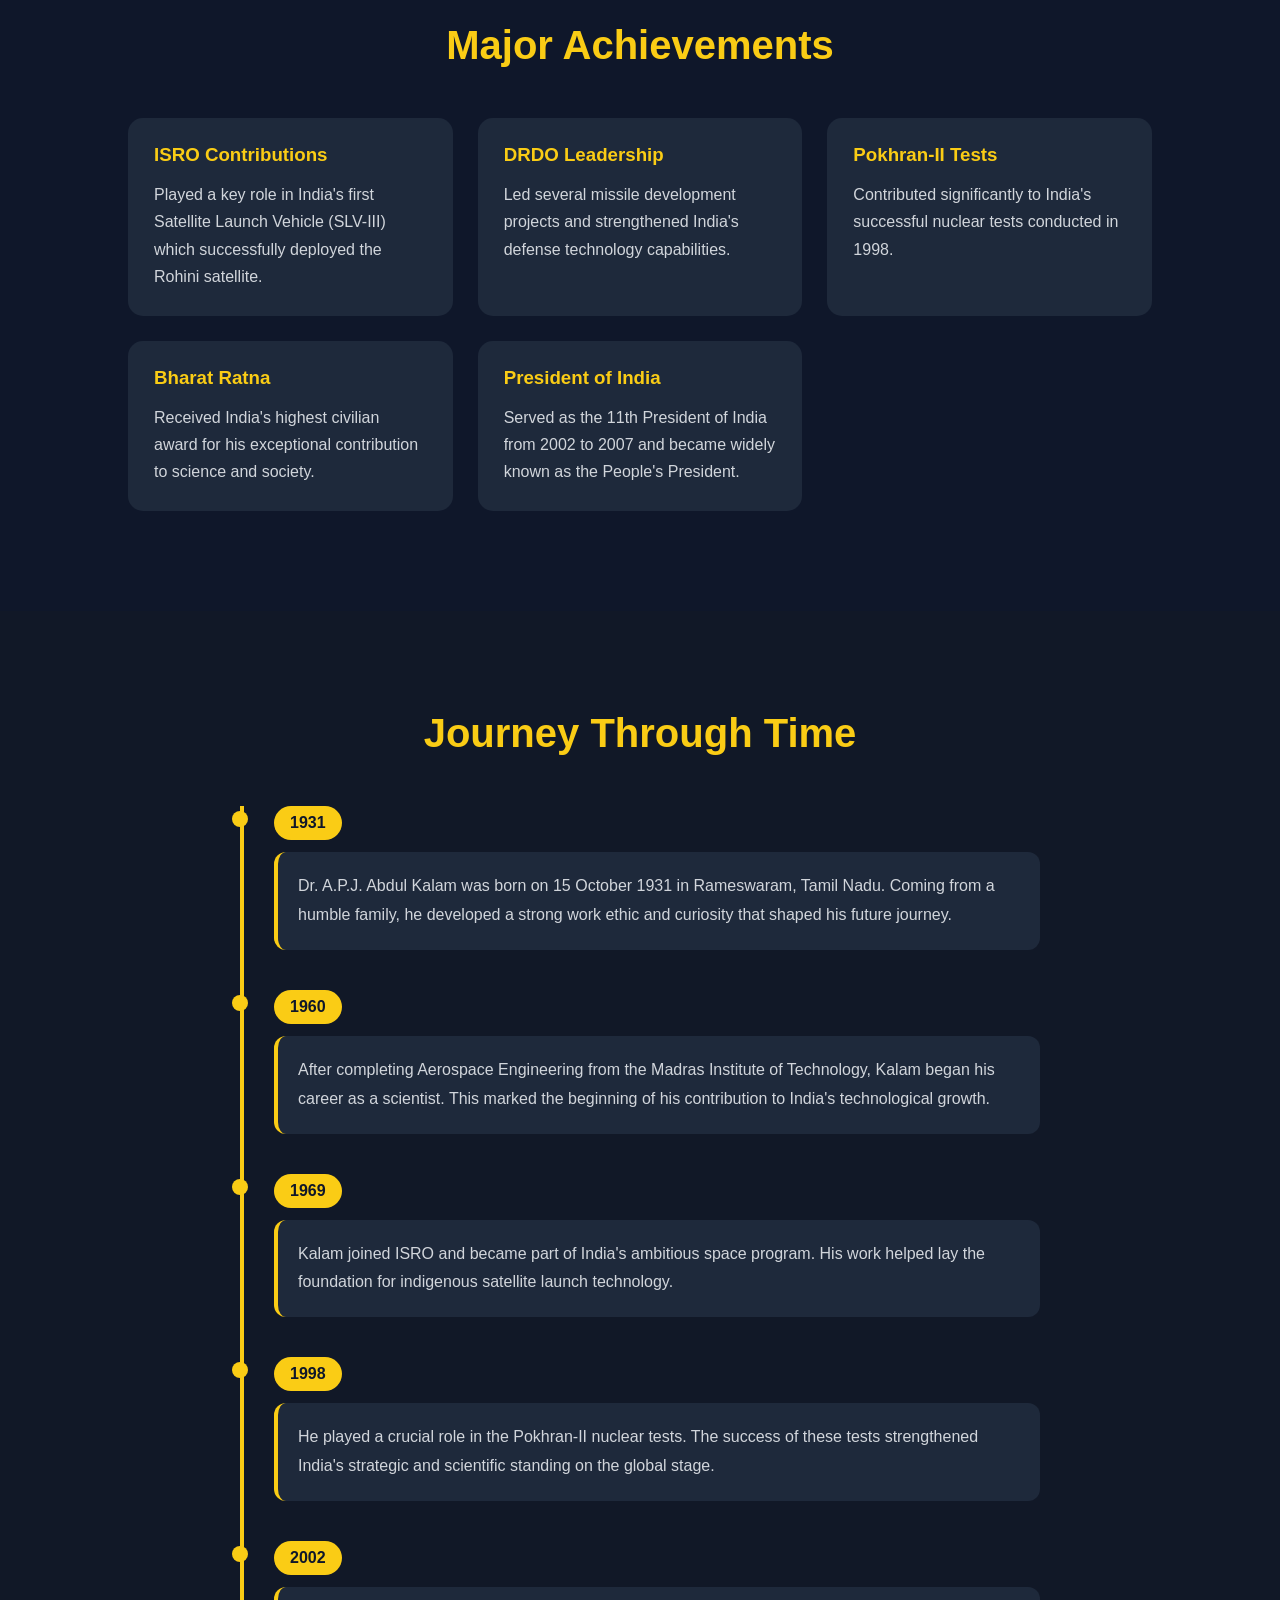
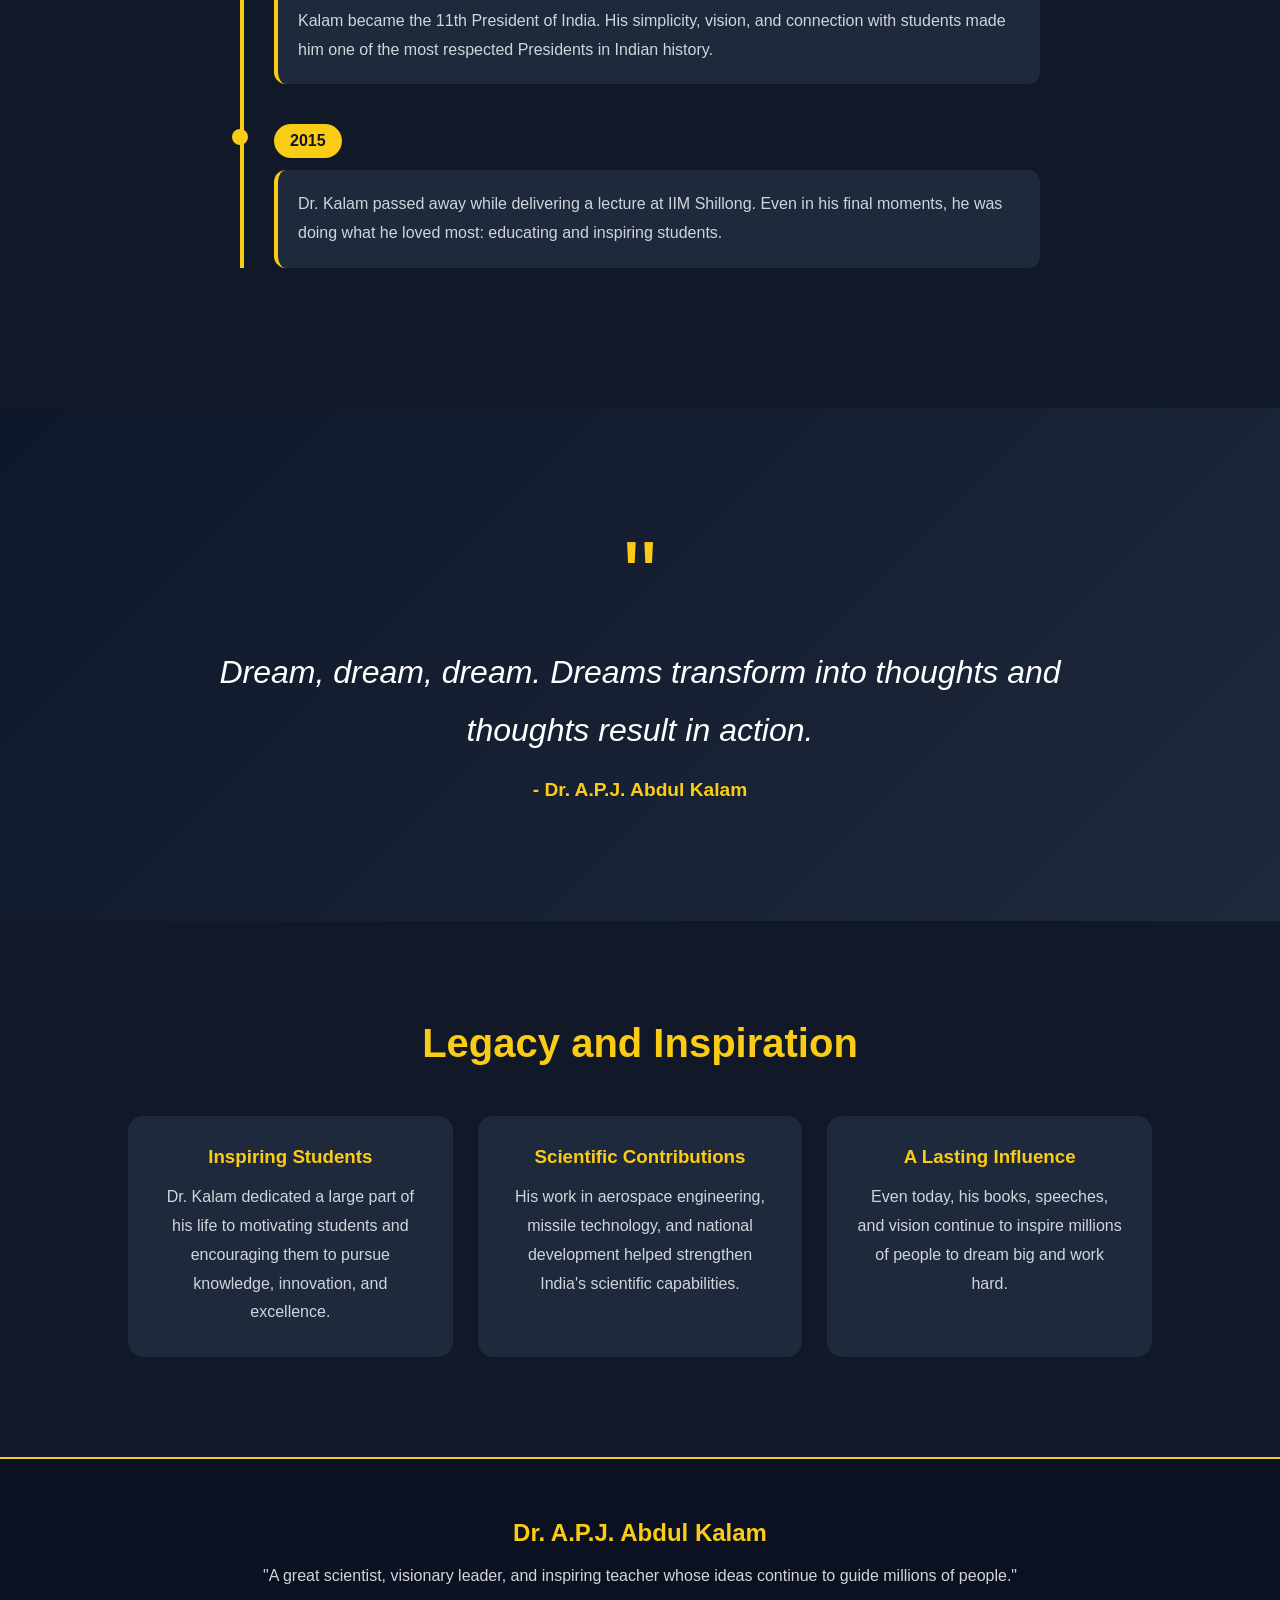
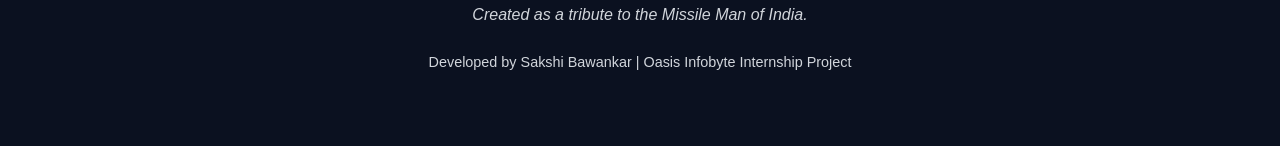
==== commit 2ca5b349: "Added footer section to tribute page" ====
--- a/Tribute-Page/index.html
+++ b/Tribute-Page/index.html
@@ -202,5 +202,22 @@
     </div>
 
 </section>
+
+<footer class="footer">
+    <div class="footer-content">
+        <h2>Dr. A.P.J. Abdul Kalam</h2>
+         <p>
+            "A great scientist, visionary leader, and inspiring teacher whose
+            ideas continue to guide millions of people."
+        </p>
+          <p class="tribute-message">
+            Created as a tribute to the Missile Man of India.
+        </p>
+        <p class="creator">
+            Developed by Sakshi Bawankar  | Oasis Infobyte Internship Project
+        </p>
+    </div>
+
+</footer>
 </body>
 </html>
--- a/Tribute-Page/style.css
+++ b/Tribute-Page/style.css
@@ -237,4 +237,32 @@
 .legacy-card p{
     color: #d1d5db;
     line-height: 1.8;
+}
+
+.footer{
+    background-color: #0b1120;
+    padding: 60px 20px;
+    text-align: center;
+    border-top: 2px solid #facc15;
+}
+
+.footer-content h2{
+    color: #facc15;
+    margin-bottom: 15px;
+}
+
+.footer-content p{
+    color: #d1d5db;
+    line-height: 1.8;
+    margin-bottom: 10px;
+}
+
+.tribute-message{
+    font-style: italic;
+}
+
+.creator{
+    margin-top: 20px;
+    font-size: 0.9rem;
+    color: #9ca3af;
 }
